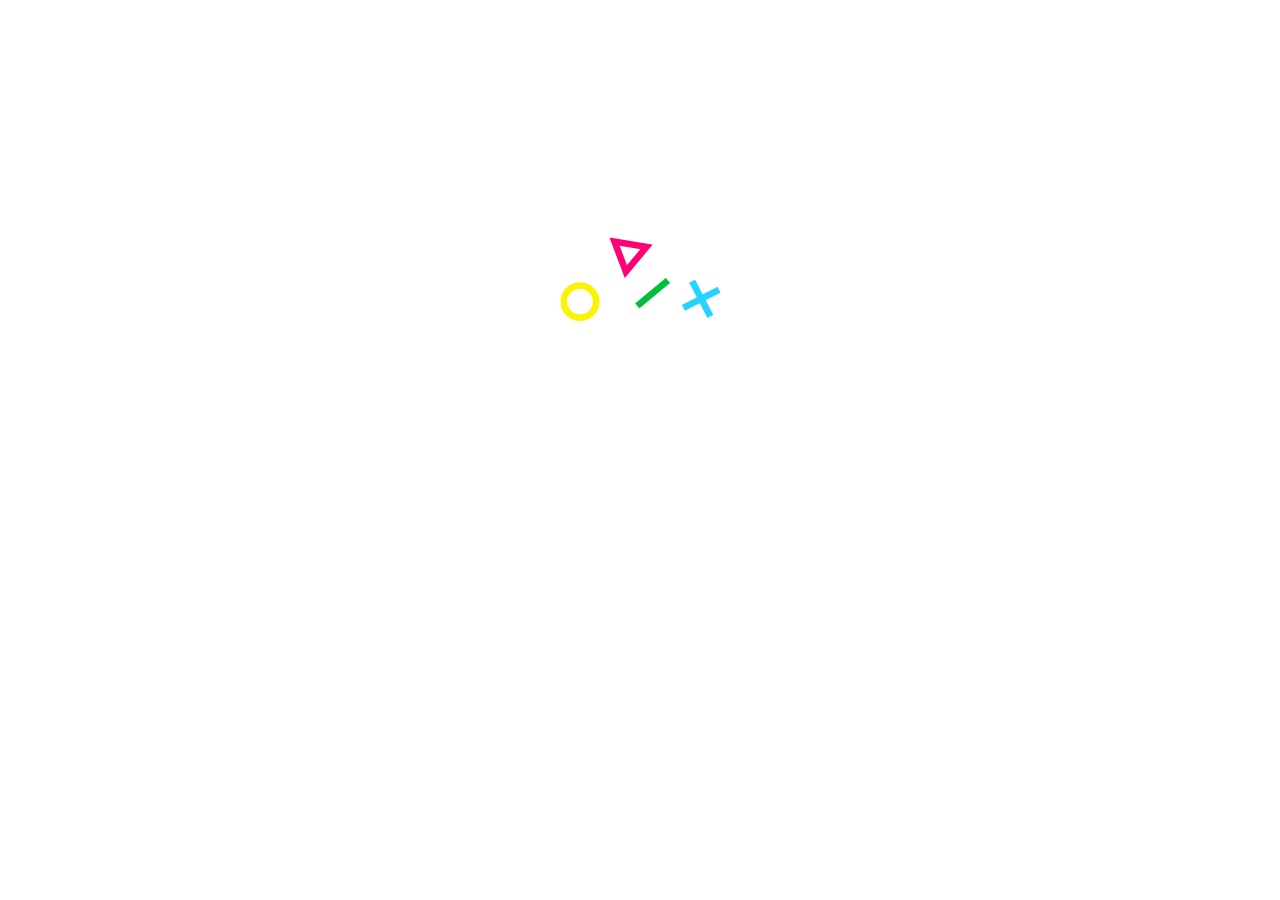
==== index.html @ a2fa4047 "1" ====
<!DOCTYPE html>
<html lang="ru-RU">
<head>
  <meta charset="UTF-8">
  <meta name="viewport" content="width=device-width, initial-scale=1.0">
  <meta http-equiv="X-UA-Compatible" content="ie=edge">
  <link rel="stylesheet" href="css/style.css" type="text/css">
  <title>Воркадиум</title>
</head>
<body>
  <div class="logo">
    <img src="img/logo/logo-main.png" alt="">
  </div>
</body>
</html>
---- css/style.css ----
body {
  background: url('../img/main/background.jpg') no-repeat center center fixed;
  background-size: cover;
}

.logo {
  margin-top: 237px;
  text-align: center;
}
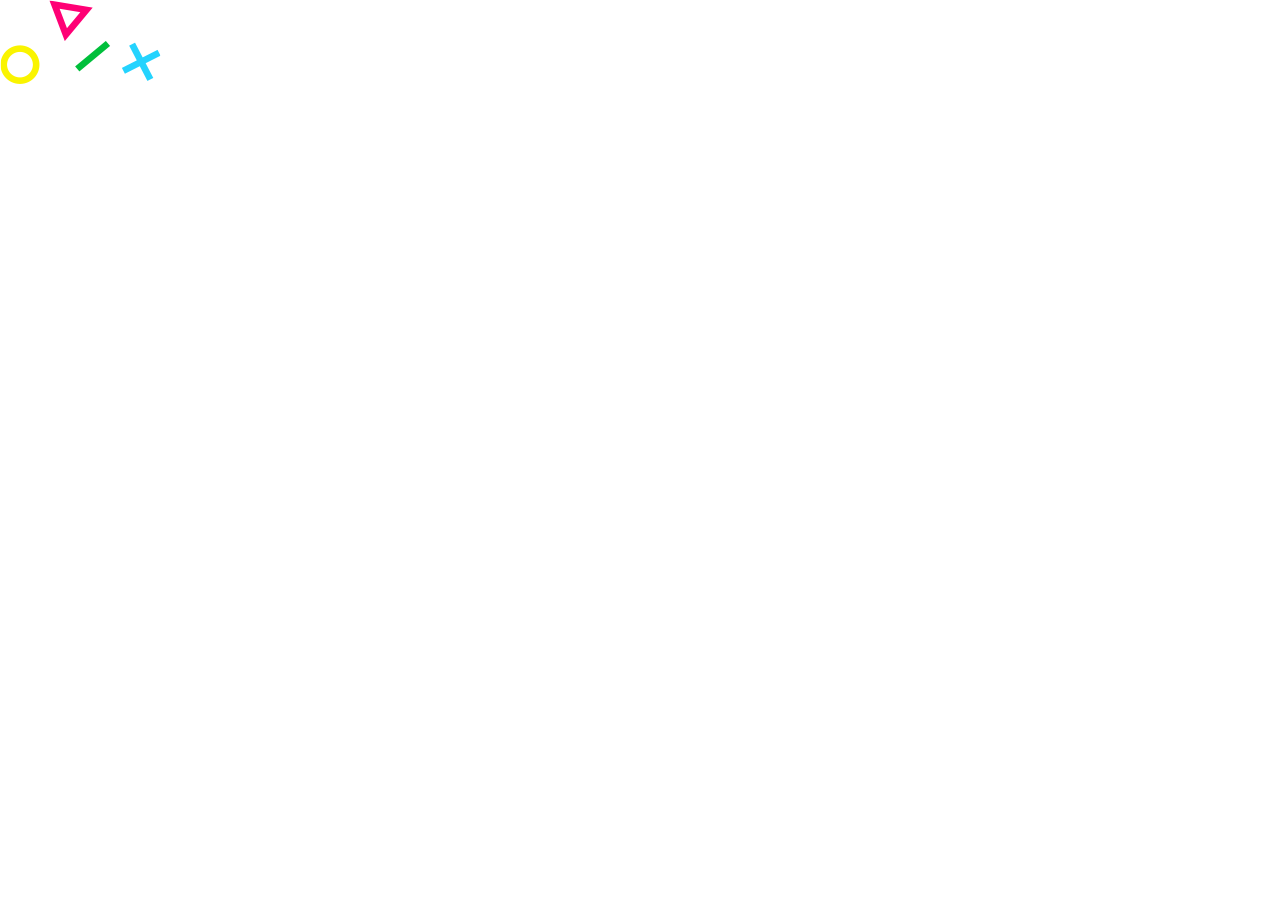
==== commit 96be3b8a: "main & reviews html + css" ====
--- a/index.html
+++ b/index.html
@@ -4,7 +4,7 @@
   <meta charset="UTF-8">
   <meta name="viewport" content="width=device-width, initial-scale=1.0">
   <meta http-equiv="X-UA-Compatible" content="ie=edge">
-  <link rel="stylesheet" href="css/style.css" type="text/css">
+  <link rel="stylesheet" href="css/style.css">
   <title>Воркадиум</title>
 </head>
 <body>
--- a/css/style.css
+++ b/css/style.css
@@ -1,9 +1,467 @@
+@font-face {
+    font-family: 'Gotham';
+    src: url('../fonts/GothamPro-Bold.woff') format('woff');
+    font-weight: bold;
+    font-style: normal;
+}
+
+@font-face {
+    font-family: 'Gotham';
+    src: url('../fonts/GothamPro-Light.woff') format('woff');
+    font-weight: 300;
+    font-style: normal;
+}
+
+@font-face {
+    font-family: 'Gotham';
+    src: url('../fonts/GothamPro-LightItalic.woff') format('woff');
+    font-weight: 300;
+    font-style: italic;
+}
+
 body {
-  background: url('../img/main/background.jpg') no-repeat center center fixed;
-  background-size: cover;
-}
-
-.logo {
-  margin-top: 237px;
-  text-align: center;
-}
+    font-family: 'Gotham';
+	font-size: 18px;
+	font-weight: normal;
+	line-height: 1.42;
+	padding: 0 0 0 0;
+	margin: 0 0 0 0;
+}
+
+/*
+* header
+*/
+
+.header {
+    background: #27273e;
+    height: 76px;
+}
+
+.header__logo {
+    float: left;
+    margin-top: 12px;
+    margin-left: 20px;
+}
+
+.contacts {
+    margin-top: 18px;
+    margin-right: 20px;
+    float: right;
+}
+
+.contacts__phone {
+    height: 22px;
+    font-weight: bold;
+    color: #ffffff;
+    font-size: 21px;
+    text-decoration: none;
+}
+
+.contacts__shedule {
+    float: right;
+    margin-bottom: 17px;
+    color: #ec1e79;
+    opacity: .7;
+    font-weight: bold;
+}
+
+/*
+* sidebar
+*/
+
+.sidebar {
+    width: 200px;
+}
+
+.nav-menu {
+    list-style: none;   
+}
+
+.nav-menu__link {
+    text-decoration: none;
+}
+
+.nav-menu__item {
+    height: 49px;
+}
+
+.nav-menu__text {
+    font-weight: 12px;
+    color: #ec1e79;
+    letter-spacing: 1px;
+    text-transform: uppercase;
+    font-weight: bold;
+    display: inline;
+}
+
+.nav-menu__link:hover .nav-menu__text {
+    color: #221f1f;
+}
+
+.nav-menu__icon-main {
+    background-image: url('../img/logo/main_icon-color.png');
+    background-repeat: no-repeat;
+    width: 20px;
+    height: 20px;
+}
+
+.nav-menu__link:hover .nav-menu__icon-main {
+    background-image: url('../img/logo/main_icon.png');
+}
+
+.nav-menu__icon-rate {
+    background-image: url('../img/logo/wallet_icon-color.png');
+    background-repeat: no-repeat;
+    width: 20px;
+    height: 20px;
+    margin-top: 34px;
+}
+
+.nav-menu__link:hover .nav-menu__icon-rate {
+    background-image: url('../img/logo/wallet_icon.png');
+}
+
+.nav-menu__icon-reviews {
+    background-image: url('../img/logo/feed_icon-color.png');
+    background-repeat: no-repeat;
+    width: 20px;
+    height: 20px;
+    margin-top: 34px;
+}
+
+.nav-menu__link:hover .nav-menu__icon-reviews {
+    background-image: url('../img/logo/feed_icon.png');
+}
+
+/*
+* main page content
+*/
+
+.main-content__image {
+    width: 880px;
+    height: 335px;
+    background-image: url('../img/content/topimg.jpg');
+    background-size: cover;
+}
+
+.main-content__about {
+    padding-top: 95px;
+	position: absolute;
+}
+
+.main-content__image-title {
+    font-size: 49px;
+	color: #ffffff;
+	text-transform: uppercase;
+}
+
+.main-content__text_offer {
+    font-weight: bold;
+}
+
+.main-content__list {
+	color: #ec1e79;
+}
+
+.main-content__item-text {
+    color: #000000;
+}
+
+.sale {
+    width: 700px;
+    height: 115px;
+    background-color: #27273e;
+    color: white;
+}
+
+.sale50 {
+    color: #ec1e79;
+    font-weight: bold;
+}
+
+/*
+* Partners
+*/ 
+
+.partners__list {
+    list-style: none;
+    display: inline-block;
+}
+
+.partners__item_logo1 {
+    width: 160px;
+    height: 41px;
+    background-image: url('../img/logo/logob-1.png');
+}
+
+.partners__item_logo1:hover {
+    background-image: url('../img/logo/logo-1.png');
+    background-repeat: no-repeat;
+}
+
+.partners__item_logo2 {
+    width: 123px;
+    height: 62px;
+    background-image: url('../img/logo/logob-2.png')
+}
+
+.partners__item_logo2:hover {
+     background-image: url('../img/logo/logo-2.png');
+    background-repeat: no-repeat;
+}
+
+.partners__item_logo3 {
+    width: 130px;
+    height: 62px;
+    background-image: url('../img/logo/logob-3.png')
+}
+
+.partners__item_logo3:hover {
+    background-image: url('../img/logo/logo-3.png');
+    background-repeat: no-repeat;
+}
+
+.partners__item_logo4 {
+    width: 160px;
+    height: 62px;
+    background-image: url('../img/logo/logob-4.png')
+}
+
+.partners__item_logo4:hover {
+    background-image: url('../img/logo/logo-4.png');
+    background-repeat: no-repeat;
+}
+
+.partners__item_logo5 {
+    width: 137px;
+    height: 62px;
+    background-image: url('../img/logo/logob-5.png')
+}
+
+.partners__item_logo5:hover {
+    background-image: url('../img/logo/logo-5.png');
+    background-repeat: no-repeat;
+}
+
+.partners__item_logo6 {
+    width: 51px;
+    height: 62px;
+    background-image: url('../img/logo/logob-6.png')
+}
+
+.partners__item_logo6:hover {
+    background-image: url('../img/logo/logo-6.png');
+    background-repeat: no-repeat;
+}
+
+/*
+* footer
+*/
+
+.footer {
+    background-color: #27273e;
+    height: 77px;
+}
+
+.footer__author {
+    color: white;
+    float: left;
+    font-size: 14px;
+}
+
+.footer__author_link {
+    font-weight: bold;
+    color: #ffffff;
+}
+
+.footer__author_name {
+    font-weight: bold;
+    color: #ffffff;
+}
+
+.footer-social {
+    float: right;
+}
+.footer-social__text {
+    color: #ffffff;
+	font-weight: bold;
+    font-size: 14px;
+    margin-right: 21px;
+}
+
+.social-list {
+	list-style: none;
+}
+
+.social-list__item {
+	display: inline-block;
+}
+
+.social-link__icon {
+	background-position: 50% 50%;
+	background-repeat: no-repeat;
+	width: 30px;
+	height: 30px;
+}
+
+.social-link__icon_vk {
+	background-image: url('../img/logo/vk.png');
+}
+
+.social-link__icon_vk:hover {
+	background-image: url('../img/logo/vk-color.png');
+}
+
+.social-link__icon_fb {
+	background-image: url('../img/logo/fb.png');
+}
+
+.social-link__icon_fb:hover {
+	background-image: url('../img/logo/fb-color.png');
+}
+
+.social-link__icon_gl {
+	background-image: url('../img/logo/google.png');
+}
+
+.social-link__icon_gl:hover {
+	background-image: url('../img/logo/google-color.png');
+}
+
+.social-link__icon_tw {
+	background-image: url('../img/logo/twitter.png');
+}
+
+.social-link__icon_tw:hover {
+	background-image: url('../img/logo/twitter-color.png');
+}
+
+.social-link__icon_ml {
+	background-image: url('../img/logo/mail.png');
+}
+
+.social-link__icon_ml:hover {
+	background-image: url('../img/logo/mail-color.png');
+}
+
+
+/*
+* reviews page
+*/
+
+.main__nav {
+    font-size: 14px;
+    font-style: italic;
+}
+
+.pages-links__main {
+    color: #ec1e79;
+}
+
+.main__title {
+    font-size: 49px;
+}
+
+.main__list {
+    list-style-type: none;
+}
+
+.main__item-img {
+    width: 160px;
+    height: 160px;
+    border-radius: 50%;
+    overflow: hidden;
+}
+
+.main__item-content_date {
+    font-size: 14px;
+    color: rgb(101,100,100);
+}
+
+.main__item-content_author {
+    font-weight: bold;
+}
+
+.navigation__list {
+    text-align: center;
+}
+
+.navigation__item {
+    height: 25px;
+	width: 25px;
+    text-align: center;
+	display: inline-block;
+}
+
+.navigation__link {
+    text-decoration: none;
+	font-weight: bold;
+    font-size: 14px;
+}
+
+.navigation__item_active {
+    background-color: #27273e;
+    border-radius: 20%;
+}
+
+.navigation__link_active {
+    color: #ec1e79;
+}
+
+/*
+* form
+*/
+
+.form {
+    width: 700px;
+	height: 430px;
+	background-color: #f5f5f5;
+}
+
+.form__title {
+    font-size: 49px;
+}
+
+.form__label {
+	font-size: 14px;
+	color: #000000;
+}
+
+.form__text-input {
+    display: inline-block;
+    height: 45px;
+	width: 270px;
+	border: 0px;
+}
+
+.form__text-input:focus {
+    border: 2px solid #ec1e79;
+    outline: none;
+}
+.form__textarea {
+    height: 90px;
+	width: 560px;
+}
+.form__textarea:focus {
+    border: 2px solid #ec1e79;
+    outline: none;
+}
+
+.form__send {
+    width: 140px;
+	height: 45px;
+	line-height: 45px;
+	background-color: #27273e;
+	text-align: center;
+	text-transform: uppercase;
+	font-weight: bold;
+	font-size: 12px;
+	color: #ffffff;	
+	border: 0px;
+    border-radius: 3px;
+    overflow: hidden;
+}
+
+.form__send:hover {
+	background-color: #ec1e79;
+}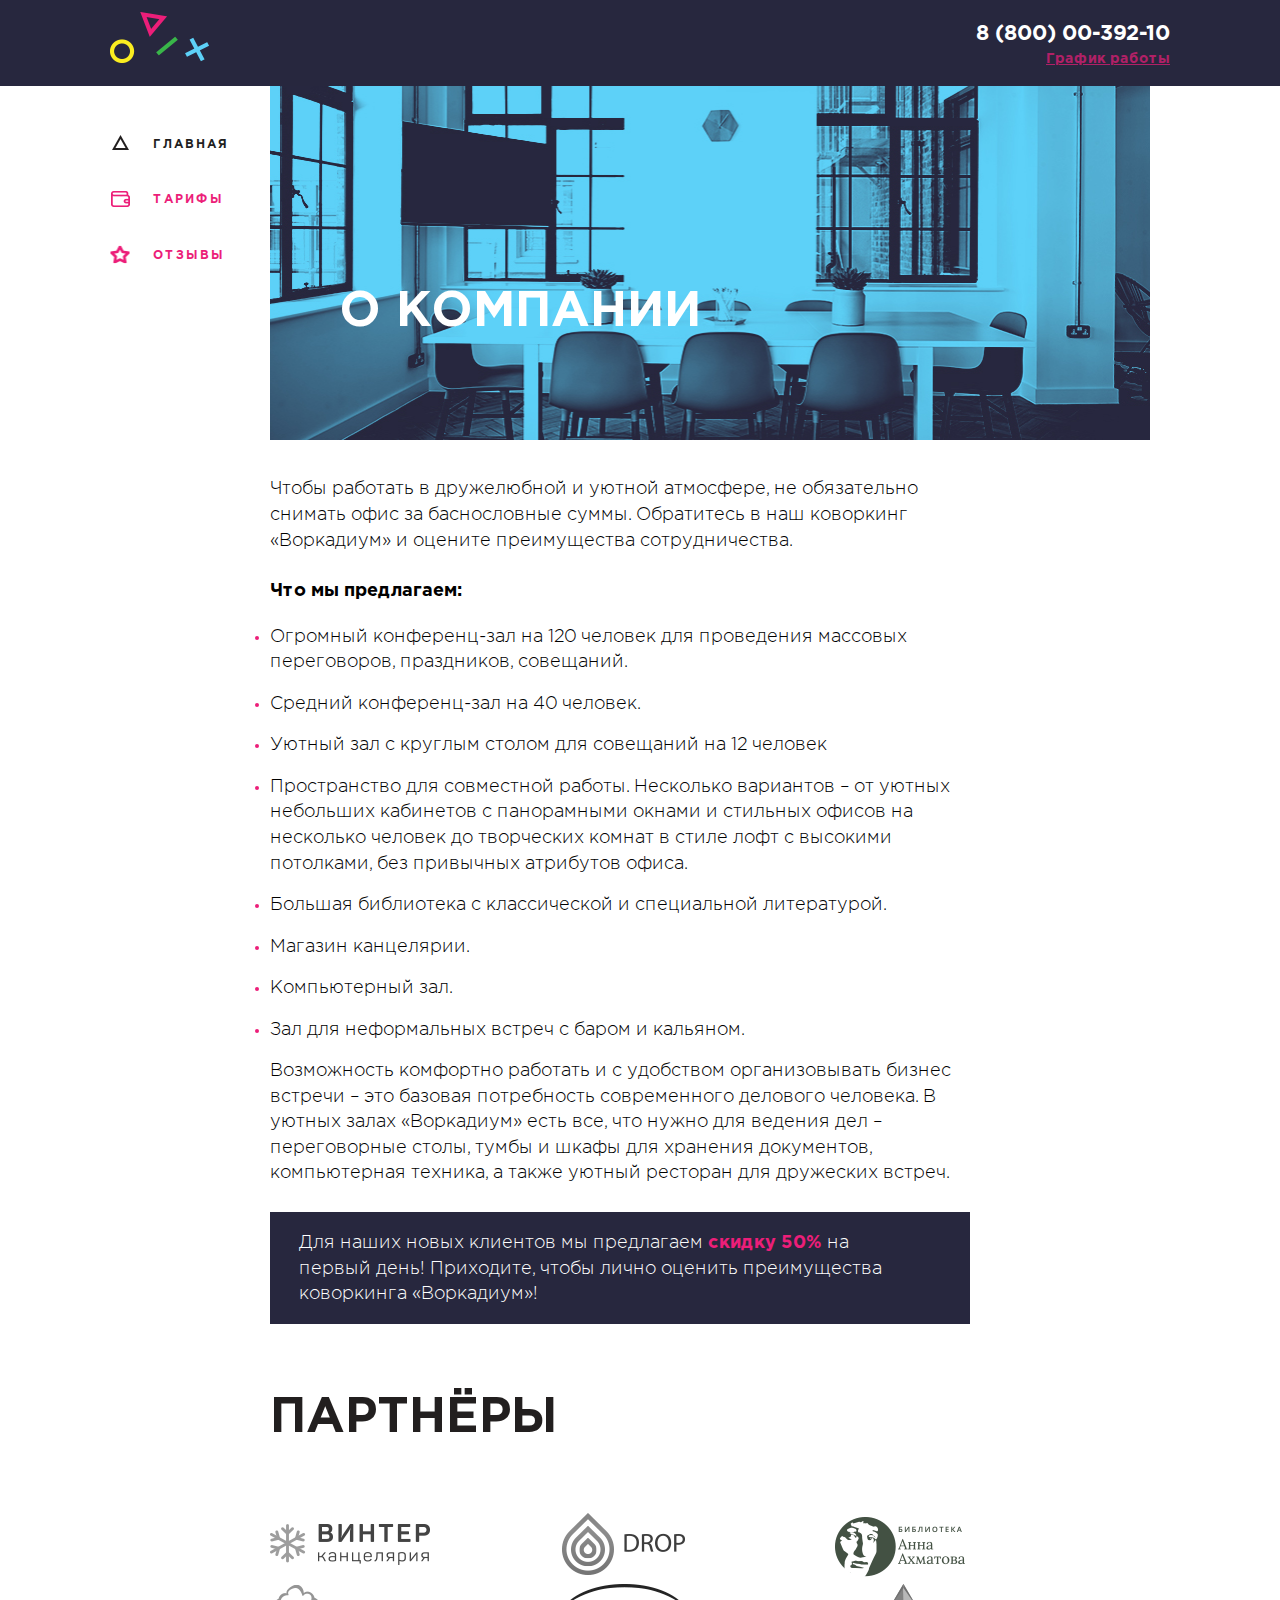
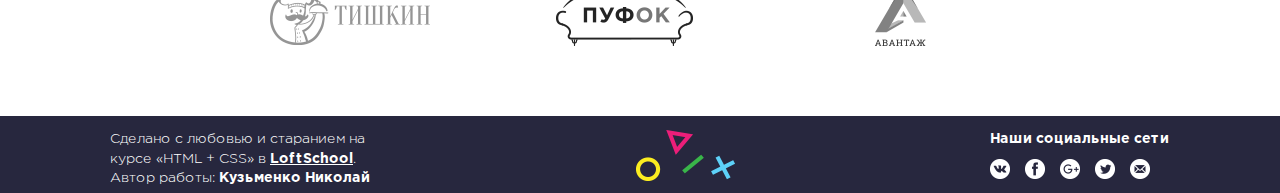
==== commit 38f6f16e: "Fixed + tariff page" ====
--- a/index.html
+++ b/index.html
@@ -1,15 +1,179 @@
 <!DOCTYPE html>
 <html lang="ru-RU">
+
 <head>
   <meta charset="UTF-8">
   <meta name="viewport" content="width=device-width, initial-scale=1.0">
   <meta http-equiv="X-UA-Compatible" content="ie=edge">
+  <link rel="stylesheet" href="css/normalize.css">
   <link rel="stylesheet" href="css/style.css">
-  <title>Воркадиум</title>
+  <title>Главная Воркадиум</title>
 </head>
+
 <body>
-  <div class="logo">
-    <img src="img/logo/logo-main.png" alt="">
+  <div class="wrapper clearfix">
+
+    <!-- header -->
+    <header class="header">
+      <div class="container clearfix">
+        <a href="index.html" class="header__logo">
+                  <img src="img/logo/logo.png" alt="" class="logo"></a>
+        <div class="contacts">
+          <a href="tel:8 (800) 00-392-10" class="contacts__phone">8 (800) 00-392-10</a>
+          <a href="#" class="contacts__shedule">График работы</a>
+        </div>
+      </div>
+    </header>
+
+
+
+    <div class="container clearfix">
+
+      <!-- sidebar -->
+      <aside class="sidebar">
+        <nav class="menu">
+          <ul class="nav-menu">
+            <li class="nav-menu__item nav-menu__item_active">
+              <a href="index.html" class="nav-menu__link">
+                <div class="nav-menu__icon nav-menu__icon-main"></div>
+                <div class="nav-menu__text">Главная</div>
+              </a>
+            </li>
+            <li class="nav-menu__item">
+              <a href="prices.html" class="nav-menu__link">
+                <div class="nav-menu__icon nav-menu__icon-rate"></div>
+                <div class="nav-menu__text">Тарифы</div>
+              </a>
+            </li>
+            <li class="nav-menu__item">
+              <a href="reviews.html" class="nav-menu__link">
+                <div class="nav-menu__icon nav-menu__icon-reviews"></div>
+                <div class="nav-menu__text">Отзывы</div>
+              </a>
+            </li>
+          </ul>
+      </aside>
+
+      <!-- main content -->
+      <main class="main-content">
+        <div class="main-image">
+          <img class="main-image__pic" src="img/background/top-img.jpg" alt="">
+          <h1 class="main-image__title">О КОМПАНИИ</h1></div>
+        <div class="main-content__text">
+          <p class="main-content__text">Чтобы работать в дружелюбной и уютной атмосфере, не обязательно снимать офис за баснословные суммы. Обратитесь в наш коворкинг «Воркадиум» и оцените преимущества сотрудничества.</p>
+          <p class="main-content__text_offer">Что мы предлагаем:</p>
+          <ul class="main-content__list">
+            <li class="main-content__item">
+              <p class="main-content__item-text">Огромный конференц-зал на 120 человек для проведения массовых переговоров, праздников, совещаний.</p>
+            </li>
+            <li class="main-content__item">
+              <p class="main-content__item-text">Средний конференц-зал на 40 человек.</p>
+            </li>
+            <li class="main-content__item">
+              <p class="main-content__item-text">Уютный зал с круглым столом для совещаний на 12 человек</p>
+            </li>
+            <li class="main-content__item">
+              <p class="main-content__item-text">Пространство для совместной работы. Несколько вариантов – от уютных небольших кабинетов с панорамными окнами и стильных офисов на несколько человек до творческих комнат в стиле лофт с высокими потолками, без привычных атрибутов офиса.</p>
+            </li>
+            <li class="main-content__item">
+              <p class="main-content__item-text">Большая библиотека с классической и специальной литературой.</p>
+            </li>
+            <li class="main-content__item">
+              <p class="main-content__item-text">Магазин канцелярии.</p>
+            </li>
+            <li class="main-content__item">
+              <p class="main-content__item-text">Компьютерный зал.</p>
+            </li>
+            <li class="main-content__item">
+              <p class="main-content__item-text">Зал для неформальных встреч с баром и кальяном.</p>
+            </li>
+          </ul>
+          <p class="main-content__text">Возможность комфортно работать и с удобством организовывать бизнес встречи – это базовая потребность современного делового человека. В уютных залах «Воркадиум» есть все, что нужно для ведения дел – переговорные столы, тумбы и шкафы для хранения
+            документов, компьютерная техника, а также уютный ресторан для дружеских встреч.</p>
+          <div class="description">Для наших новых клиентов мы предлагаем <span class="description__pink-text">скидку 50%</span> на первый день! Приходите, чтобы лично оценить преимущества коворкинга «Воркадиум»!</div>
+        </div>
+        <div class="partners">
+          <h2 class="partners__title">Партнёры</h2>
+          <ul class="partners__list">
+            <li class="partners__item">
+              <a href="#" class="partners__link">
+                <div class="partners__item-logo1"></div>
+              </a>
+            </li>
+            <li class="partners__item">
+              <a href="#" class="partners__link">
+                <div class="partners__item-logo2"></div>
+              </a>
+            </li>
+            <li class="partners__item">
+              <a href="#">
+                <div class="partners__item-logo3"></div>
+              </a>
+            </li>
+            <li class="partners__item">
+              <a href="#">
+                <div class="partners__item-logo4"></div>
+              </a>
+            </li>
+            <li class="partners__item">
+              <a href="#">
+                <div class="partners__item-logo5"></div>
+              </a>
+            </li>
+            <li class="partners__item">
+              <a href="#">
+                <div class="partners__item-logo6"></div>
+              </a>
+            </li>
+          </ul>
+        </div>
+      </main>
+    </div>
   </div>
+
+
+  <!-- footer -->
+  <footer class="footer">
+    <div class="container clearfix">
+      <div class="author">
+        Сделано с любовью и старанием на курсе «HTML + CSS» в <a href="#" class="author__link">LoftSchool</a>. Автор работы: <span class="author__name">Кузьменко Николай</span>
+      </div>
+      <div class="footer-logo">
+        <a href="index.html" class="footer-logo__link">
+          <img src="img/logo/logo.png" class="footer-logo__pic" alt=""></a>
+      </div>
+      <div class="social">
+        <div class="social__text">Наши социальные сети</div>
+        <ul class="social-list">
+          <li class="social-list__item">
+            <a class="social-list__link" href="#">
+              <div class="social-link__icon social-link__icon_vk"></div>
+            </a>
+          </li>
+          <li class="social-list__item">
+            <a class="social-list__link" href="#">
+              <div class="social-link__icon social-link__icon_fb"></div>
+            </a>
+          </li>
+          <li class="social-list__item">
+            <a class="social-list__link " href="#">
+              <div class="social-link__icon social-link__icon_gl"></div>
+            </a>
+          </li>
+          <li class="social-list__item">
+            <a class="social-list__link" href="#">
+              <div class="social-link__icon social-link__icon_tw"></div>
+            </a>
+          </li>
+          <li class="social-list__item">
+            <a class="social-list__link" href="#">
+              <div class="social-link__icon social-link__icon_ml"></div>
+            </a>
+          </li>
+        </ul>
+      </div>
+    </div>
+  </footer>
 </body>
+
 </html>
--- a/css/style.css
+++ b/css/style.css
@@ -18,14 +18,48 @@
     font-weight: 300;
     font-style: italic;
 }
+html, body {
+    width: 100%;
+    height: 100%;
+    padding: 0px;
+    margin: 0px;
+}
+
+.wrapper {
+  min-height: 100%;
+  min-width: 1100px;
+  overflow: hidden;
+}
+
+.wrapper:after {
+  content: "";
+  display: block;
+  height: 77px;
+}
+
+
+* {
+    padding: 0;
+    margin: 0;
+    box-sizing: border-box;
+}
 
 body {
-    font-family: 'Gotham';
+  font-family: 'Gotham';
 	font-size: 18px;
 	font-weight: normal;
 	line-height: 1.42;
-	padding: 0 0 0 0;
-	margin: 0 0 0 0;
+}
+
+.clearfix:after {
+  content: "";
+  display: block;
+  clear: both;
+}
+
+.container {
+    width: 1060px;
+    margin: 0 auto;
 }
 
 /*
@@ -34,35 +68,33 @@
 
 .header {
     background: #27273e;
-    height: 76px;
-}
-
-.header__logo {
-    float: left;
-    margin-top: 12px;
-    margin-left: 20px;
+    padding-bottom: 14px;
+}
+
+.logo {
+    padding-top: 12px;
+    display: inline-block;
 }
 
 .contacts {
-    margin-top: 18px;
-    margin-right: 20px;
+    padding-top: 20px;
     float: right;
 }
 
 .contacts__phone {
-    height: 22px;
     font-weight: bold;
     color: #ffffff;
     font-size: 21px;
     text-decoration: none;
+    display: block;
 }
 
 .contacts__shedule {
     float: right;
-    margin-bottom: 17px;
     color: #ec1e79;
     opacity: .7;
     font-weight: bold;
+    font-size: 14px;
 }
 
 /*
@@ -70,28 +102,56 @@
 */
 
 .sidebar {
-    width: 200px;
-}
-
+    width: 160px;
+    padding-top: 45px;
+    float: left;
+}
 .nav-menu {
-    list-style: none;   
+    list-style: none;
 }
 
 .nav-menu__link {
     text-decoration: none;
+    display: inline-block;
 }
 
 .nav-menu__item {
-    height: 49px;
-}
-
+    display: inline-block;
+    margin-bottom: 30px;
+}
+
+.nav-menu__item:last-child {
+    margin-bottom: 0;
+}
+
+.nav-menu__icon {
+    display: inline-block;
+    vertical-align: middle;
+}
 .nav-menu__text {
-    font-weight: 12px;
+    font-size: 12px;
     color: #ec1e79;
-    letter-spacing: 1px;
+    letter-spacing: 2px;
     text-transform: uppercase;
     font-weight: bold;
-    display: inline;
+    display: inline-block;
+    padding-left: 18px;
+}
+
+.nav-menu__item_active .nav-menu__text {
+  color: #221f1f;
+}
+
+.nav-menu__item_active .nav-menu__icon-main {
+  background-image: url('../img/logo/main_icon.png');
+}
+
+.nav-menu__item_active .nav-menu__icon-reviews {
+  background-image: url('../img/logo/feed_icon.png');
+}
+
+.nav-menu__item_active .nav-menu__icon-rate {
+  background-image: url('../img/logo/wallet_icon.png');
 }
 
 .nav-menu__link:hover .nav-menu__text {
@@ -101,8 +161,10 @@
 .nav-menu__icon-main {
     background-image: url('../img/logo/main_icon-color.png');
     background-repeat: no-repeat;
+    background-position: center center;
     width: 20px;
     height: 20px;
+    display: inline-block;
 }
 
 .nav-menu__link:hover .nav-menu__icon-main {
@@ -112,9 +174,10 @@
 .nav-menu__icon-rate {
     background-image: url('../img/logo/wallet_icon-color.png');
     background-repeat: no-repeat;
+    background-position: center center;
     width: 20px;
     height: 20px;
-    margin-top: 34px;
+    display: inline-block;
 }
 
 .nav-menu__link:hover .nav-menu__icon-rate {
@@ -124,9 +187,10 @@
 .nav-menu__icon-reviews {
     background-image: url('../img/logo/feed_icon-color.png');
     background-repeat: no-repeat;
+    background-position: center center;
     width: 20px;
     height: 20px;
-    margin-top: 34px;
+    display: inline-block;
 }
 
 .nav-menu__link:hover .nav-menu__icon-reviews {
@@ -137,119 +201,160 @@
 * main page content
 */
 
-.main-content__image {
-    width: 880px;
-    height: 335px;
-    background-image: url('../img/content/topimg.jpg');
-    background-size: cover;
-}
-
-.main-content__about {
-    padding-top: 95px;
-	position: absolute;
-}
-
-.main-content__image-title {
-    font-size: 49px;
-	color: #ffffff;
-	text-transform: uppercase;
+.main-image {
+  position: relative;
+  margin-bottom: 29px;
+}
+
+.main-image__pic {
+  width: 880px;
+}
+
+.main-image__title {
+  position: absolute;
+  top: 160px;
+  left: 69px;
+  font-size: 49px;
+  color: #fff;
+  font-weight: bold;
+  text-transform: uppercase;
+}
+
+.main-content {
+  float: left;
+  width: 880px;
+}
+
+.main-content__text {
+  margin-bottom: 25px;
+  max-width: 700px;
 }
 
 .main-content__text_offer {
     font-weight: bold;
+    margin-bottom: 20px;
 }
 
 .main-content__list {
 	color: #ec1e79;
 }
 
+.main-content__item {
+  margin-bottom: 16px;
+}
+
 .main-content__item-text {
     color: #000000;
 }
 
-.sale {
+.description {
     width: 700px;
-    height: 115px;
     background-color: #27273e;
     color: white;
-}
-
-.sale50 {
+    padding: 19px 58px 16px 29px;
+    margin-bottom: 60px;
+}
+
+.description__pink-text {
     color: #ec1e79;
     font-weight: bold;
 }
 
 /*
 * Partners
-*/ 
-
+*/
+
+.partners {
+  padding-bottom: 70px;
+}
+.partners__title {
+    color: #221f1f;
+    font-size: 49px;
+    font-weight: bold;
+    text-transform: uppercase;
+    margin-bottom: 60px;
+}
 .partners__list {
     list-style: none;
-    display: inline-block;
-}
-
-.partners__item_logo1 {
+    width: 700px;
+}
+
+.partners__item {
+    vertical-align: middle;
+    display: inline-table;
+    text-align: center;
+}
+
+.partners__link {
+  display: inline-block;
+}
+
+.partners__item-logo1 {
+    margin-right: 127px;
     width: 160px;
     height: 41px;
     background-image: url('../img/logo/logob-1.png');
 }
 
-.partners__item_logo1:hover {
+.partners__item-logo1:hover {
     background-image: url('../img/logo/logo-1.png');
     background-repeat: no-repeat;
 }
 
-.partners__item_logo2 {
+.partners__item-logo2 {
+    margin-right: 145px;
     width: 123px;
     height: 62px;
     background-image: url('../img/logo/logob-2.png')
 }
 
-.partners__item_logo2:hover {
+.partners__item-logo2:hover {
      background-image: url('../img/logo/logo-2.png');
-    background-repeat: no-repeat;
-}
-
-.partners__item_logo3 {
+     background-repeat: no-repeat;
+}
+
+.partners__item-logo3 {
     width: 130px;
     height: 62px;
     background-image: url('../img/logo/logob-3.png')
 }
 
-.partners__item_logo3:hover {
+.partners__item-logo3:hover {
     background-image: url('../img/logo/logo-3.png');
     background-repeat: no-repeat;
 }
 
-.partners__item_logo4 {
+.partners__item-logo4 {
+    margin-right: 121px;
     width: 160px;
     height: 62px;
     background-image: url('../img/logo/logob-4.png')
 }
 
-.partners__item_logo4:hover {
+.partners__item-logo4:hover {
     background-image: url('../img/logo/logo-4.png');
     background-repeat: no-repeat;
 }
 
-.partners__item_logo5 {
+.partners__item-logo5 {
+    margin-right: 177px;
     width: 137px;
     height: 62px;
     background-image: url('../img/logo/logob-5.png')
 }
 
-.partners__item_logo5:hover {
+.partners__item-logo5:hover {
     background-image: url('../img/logo/logo-5.png');
     background-repeat: no-repeat;
 }
 
-.partners__item_logo6 {
+.partners__item-logo6 {
     width: 51px;
     height: 62px;
     background-image: url('../img/logo/logob-6.png')
 }
 
-.partners__item_logo6:hover {
+.partners__item-logo6:hover {
     background-image: url('../img/logo/logo-6.png');
     background-repeat: no-repeat;
 }
@@ -259,49 +364,73 @@
 */
 
 .footer {
+    height: 77px;
+    margin-top: -77px;
     background-color: #27273e;
-    height: 77px;
-}
-
-.footer__author {
+    padding-top: 14px;
+}
+
+.author {
+    float: left;
+    width: 270px;
     color: white;
-    float: left;
-    font-size: 14px;
-}
-
-.footer__author_link {
+    font-size: 14px;
+    font-weight: 300;
+    display: inline-block;
+}
+
+.author__link {
     font-weight: bold;
     color: #ffffff;
-}
-
-.footer__author_name {
+    display: inline-block;
+}
+
+.author__name {
     font-weight: bold;
     color: #ffffff;
 }
 
-.footer-social {
+.footer-logo {
+    width: 610px;
+    display: inline-block;
+    text-align: center;
+}
+
+.footer-logo__link {
+    display: inline-block;
+}
+
+.social {
+    width: 180px;
     float: right;
-}
-.footer-social__text {
+    display: inline-block;
+}
+
+.social__text {
     color: #ffffff;
-	font-weight: bold;
-    font-size: 14px;
-    margin-right: 21px;
+	  font-weight: bold;
+    font-size: 14px;
+    margin-bottom: 9px;
 }
 
 .social-list {
-	list-style: none;
+	  list-style: none;
 }
 
 .social-list__item {
-	display: inline-block;
+	  display: inline-block;
+    margin-right: 10px;
+}
+
+.social-list__item:last-child {
+    margin-right: 0;
 }
 
 .social-link__icon {
-	background-position: 50% 50%;
-	background-repeat: no-repeat;
-	width: 30px;
-	height: 30px;
+    width: 20px;
+    height: 20px;
+	  background-repeat: no-repeat;
+    display: inline-block;
 }
 
 .social-link__icon_vk {
@@ -348,13 +477,19 @@
 /*
 * reviews page
 */
-
-.main__nav {
+.main {
+  width: 880px;
+  padding-top: 44px;
+  display: inline-block;
+}
+
+.main-nav {
+    opacity: 0.8;
     font-size: 14px;
     font-style: italic;
 }
 
-.pages-links__main {
+.main-nav__links {
     color: #ec1e79;
 }
 
@@ -366,31 +501,80 @@
     list-style-type: none;
 }
 
+.main__item {
+  width: 880px;
+  border-bottom: solid 2px #f5f5f5;
+  margin-bottom: 30px;
+  padding-bottom: 15px;
+}
+
+.main__item:last-child {
+  border-bottom: none;
+}
+
+.item-avatar {
+    width: 160px;
+    float: left;
+    text-align: center;
+}
+
 .main__item-img {
+    float: left;
     width: 160px;
     height: 160px;
     border-radius: 50%;
     overflow: hidden;
 }
 
-.main__item-content_date {
+.main__item-content {
+    width: 700px;
+    float: left;
+    padding-left: 20px;
+    display: inline-block;
+}
+.review-date {
     font-size: 14px;
     color: rgb(101,100,100);
-}
-
-.main__item-content_author {
-    font-weight: bold;
+    display: block;
+}
+
+.review-author {
+    font-weight: bold;
+    display: block;
+    padding-top: 10px;
+    margin-bottom: 20px;
+}
+
+.review-text {
+  font-size: 18px;
+  font-weight: 300;
+  display: inline;
+  padding-top: 20px;
+}
+
+.navigation {
+  display: inline-block;
+  padding-left: 210px;
+  margin-bottom: 70px;
+}
+
+.navigation__text {
+  display: inherit;
+  font-size: 14px;
+  font-weight: 300;
+  color: #656464;
 }
 
 .navigation__list {
     text-align: center;
+    display: inherit;
 }
 
 .navigation__item {
     height: 25px;
-	width: 25px;
+	  width: 25px;
     text-align: center;
-	display: inline-block;
+	  display: inline-block;
 }
 
 .navigation__link {
@@ -414,54 +598,286 @@
 
 .form {
     width: 700px;
-	height: 430px;
-	background-color: #f5f5f5;
+	  background-color: #f5f5f5;
+    border-radius: 3px;
+    padding: 50px 70px;
+    margin-bottom: 70px;
 }
 
 .form__title {
     font-size: 49px;
-}
-
-.form__label {
-	font-size: 14px;
-	color: #000000;
-}
-
-.form__text-input {
-    display: inline-block;
+    font-weight: bold;
+    margin-bottom: 28px;
+}
+
+.form__row {
+  margin-bottom: 20px;
+}
+.form__cell {
+    width: 270px;
+    display: block;
+    float: left;
+    margin-bottom: 18px;
+}
+
+.form__cell:first-child {
+  margin-right: 20px;
+}
+
+.form__field-title {
+	  font-size: 14px;
+	  color: #000000;
+    margin-bottom: 8px;
+}
+
+.form__input-text {
+    display: inline-block;
+	  width: 100%;
     height: 45px;
-	width: 270px;
-	border: 0px;
-}
-
-.form__text-input:focus {
-    border: 2px solid #ec1e79;
+    padding: 13px 8px;
+	  border: 1px solid transparent;
+    border-radius: 3px;
+    font-size: 14px;
+}
+
+.form__input-text::-webkit-input-placeholder {
+  color:#a9a8a8;
+}
+.form__input-text::-moz-placeholder {
+  color:#a9a8a8;
+}/* Firefox 19+ */
+
+.form__input-text:focus {
+    border-color: #ec1e79;
     outline: none;
 }
 .form__textarea {
     height: 90px;
-	width: 560px;
+	  width: 100%;
+    border: 1px solid transparent;
+    border-radius: 3px;
+    padding: 7px 9px;
+    resize: none;
+    font-size: 14px;
 }
 .form__textarea:focus {
-    border: 2px solid #ec1e79;
+    border-color: #ec1e79;
     outline: none;
 }
 
-.form__send {
+.form__radio-elem {
+  display: none;
+  vertical-align: middle;
+}
+
+.form__radio-fake {
+  width: 20px;
+  height: 20px;
+  border-radius: 50px;
+  border: 1px solid #cacaca;
+  display: inline-block;
+  background: -webkit-linear-gradient(top, #fdfdfd 0%,#ececec 100%); /* Chrome10-25,Safari5.1-6 */
+  background: linear-gradient(to bottom, #fdfdfd 0%,#ececec 100%); /* W3C, IE10+, FF16+, Chrome26+, Opera12+, Safari7+ */
+  position: relative;
+}
+
+.form__radio-fake:after {
+  content: "";
+  display: none;
+  width: 8px;
+  height: 8px;
+  background: #ec1e79;
+  border-radius: 50%;
+  position: absolute;
+  top: 5px;
+  left: 5px;
+}
+
+.form__radio-text {
+  display: inline-block;
+  vertical-align: middle;
+}
+
+.form__radio-elem:checked + .form__radio-fake {
+    border: 1px solid #ec1e79;
+}
+
+.form__radio-elem:checked + .form__radio-fake:after {
+    display: block;
+}
+
+.form__radio-elem:checked + .form__radio-fake + .form__radio-text {
+    color: #ec1e79;
+}
+
+.form__controls-left, .form__controls-right {
+    float: left;
+    width: 50%;
+}
+
+.form__btns {
+  display: inline;
+}
+
+.form__controls {
+  display: inline;
+}
+
+.form__controls-title {
+  display: inline-block;
+}
+
+.form__controls-right {
+  display: inline;
+  text-align: right;
+}
+
+.form__submit {
     width: 140px;
-	height: 45px;
-	line-height: 45px;
-	background-color: #27273e;
-	text-align: center;
-	text-transform: uppercase;
-	font-weight: bold;
-	font-size: 12px;
-	color: #ffffff;	
-	border: 0px;
+	  height: 45px;
+	  background-color: #27273e;
+	  text-align: center;
+	  text-transform: uppercase;
+	  font-weight: bold;
+	  font-size: 12px;
+	  color: #ffffff;
+    border: 0px;
     border-radius: 3px;
     overflow: hidden;
+    cursor: pointer;
 }
 
 .form__send:hover {
-	background-color: #ec1e79;
-}+	  background-color: #ec1e79;
+}
+
+
+/*
+* tariffs
+*/
+
+.prices {
+    width: 900px;
+    padding-top: 44px;
+    padding-bottom: 100px;
+    float: right;
+    box-sizing: border-box;
+}
+
+.prices-nav {
+    font-size: 14px;
+    font-style: italic;
+    opacity: 0.8;
+    margin-bottom: 26px;
+}
+
+.prices-title {
+    font-size: 49px;
+    font-weight: bold;
+    margin-bottom: 0;
+    margin-top: 0;
+}
+.prices-nav__link {
+    color: #ec1e79;
+}
+
+.tariffs {
+    width: 880px;
+    display: block;
+}
+
+.tariffs__list {
+  width: 100%;
+}
+
+.tariffs__item {
+    width: 250px;
+    padding-top: 50px;
+    text-align: center;
+    display: inline-block;
+    vertical-align: top;
+    margin-right: 39px;
+}
+
+.tariffs__price {
+    font-size: 18px;
+    font-weight: bold;
+    padding-top: 27px;
+    width: 240px;
+}
+
+.tariffs__text {
+  font-size: 14,02px;
+  padding-top: 15px;
+}
+
+.tariffs__img1 {
+    background-image: url('../img/content/james-pond.jpg');
+    width: 250px;
+    height: 150px;
+    background-repeat: no-repeat;
+    border-radius: 3px;
+}
+
+.img-title {
+  color: #5dd1f8;
+  font-size: 24px;
+  font-weight: bold;
+  padding-top: 25%;
+  text-transform: uppercase;
+  display: block;
+}
+
+.pink-title {
+    color: #ec1e79;
+}
+
+.tariffs__img2 {
+    background-image: url('../img/content/breather.jpg');
+    width: 250px;
+    height: 150px;
+    background-repeat: no-repeat;
+    border-radius: 3px;
+}
+
+.tariffs__img3 {
+    background-image: url('../img/content/breather2.jpg');
+    width: 250px;
+    height: 150px;
+    background-repeat: no-repeat;
+    border-radius: 3px;
+}
+
+
+.tariffs__img4 {
+    background-image: url('../img/content/crew.jpg');
+    width: 250px;
+    height: 150px;
+    background-repeat: no-repeat;
+    border-radius: 3px;
+}
+
+
+.tariffs__img5 {
+    background-image: url('../img/content/bench-accounting.jpg');
+    width: 250px;
+    height: 150px;
+    background-repeat: no-repeat;
+    border-radius: 3px;
+}
+
+
+.tariffs__img6 {
+    background-image: url('../img/content/breather3.jpg');
+    width: 250px;
+    height: 150px;
+    background-repeat: no-repeat;
+    border-radius: 3px;
+}
+
+
+.tariffs__text {
+    font-size: 14px;
+    font-weight: 300;
+    width: 240px;
+}
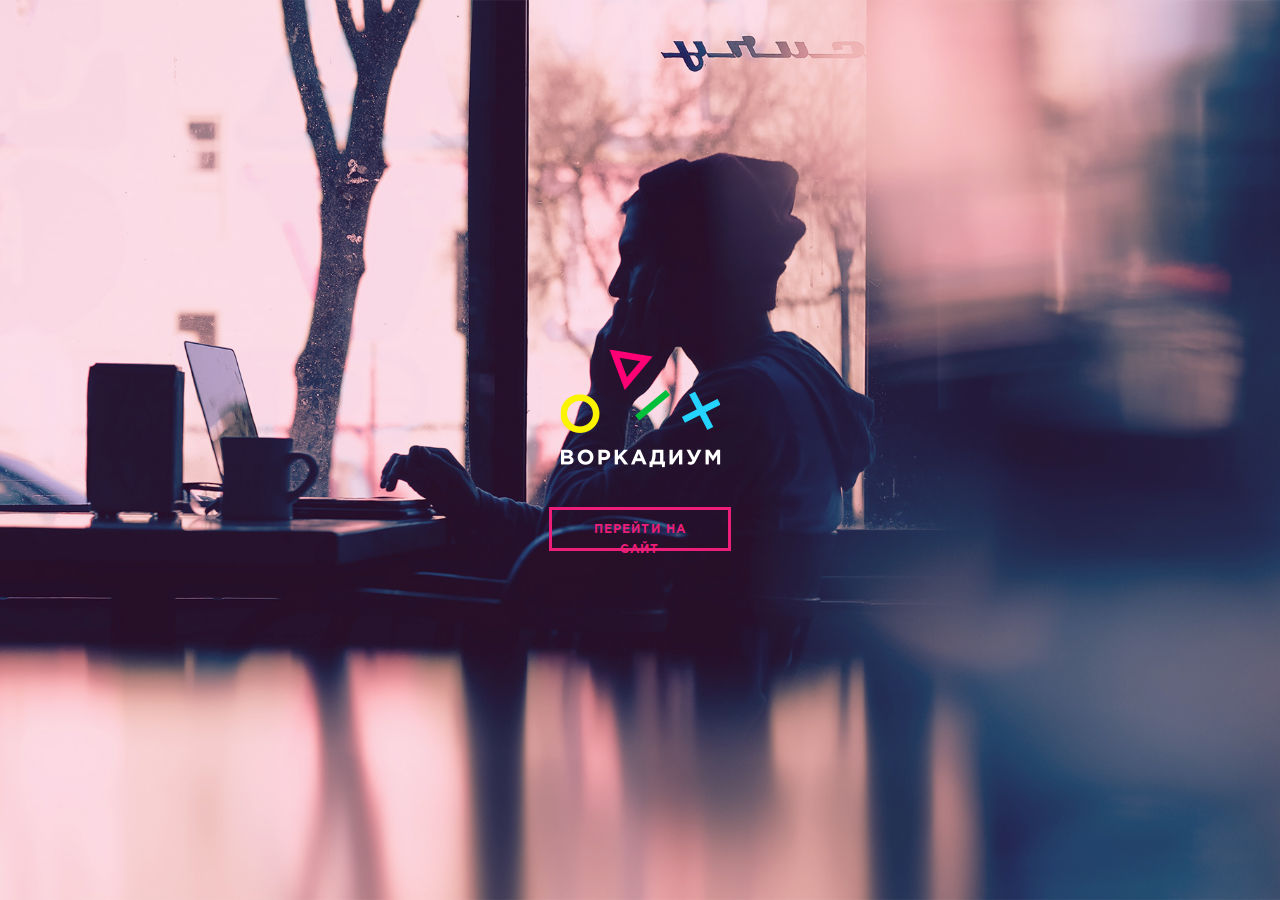
==== commit 9cef1acd: "Fixed" ====
--- a/index.html
+++ b/index.html
@@ -7,173 +7,19 @@
   <meta http-equiv="X-UA-Compatible" content="ie=edge">
   <link rel="stylesheet" href="css/normalize.css">
   <link rel="stylesheet" href="css/style.css">
-  <title>Главная Воркадиум</title>
+  <title>Воркадиум</title>
 </head>
 
 <body>
-  <div class="wrapper clearfix">
+  <div class="wrapper wrapper_welcome">
+    <div class="welcome">
+      <div class="welcome__pic">
+        <img src="img/logo/logo-main.png" alt="">
+      </div>
+      <a href="main.html" class="welcome__btn">Перейти на сайт</a>
+    </div>
 
-    <!-- header -->
-    <header class="header">
-      <div class="container clearfix">
-        <a href="index.html" class="header__logo">
-                  <img src="img/logo/logo.png" alt="" class="logo"></a>
-        <div class="contacts">
-          <a href="tel:8 (800) 00-392-10" class="contacts__phone">8 (800) 00-392-10</a>
-          <a href="#" class="contacts__shedule">График работы</a>
-        </div>
-      </div>
-    </header>
-
-
-
-    <div class="container clearfix">
-
-      <!-- sidebar -->
-      <aside class="sidebar">
-        <nav class="menu">
-          <ul class="nav-menu">
-            <li class="nav-menu__item nav-menu__item_active">
-              <a href="index.html" class="nav-menu__link">
-                <div class="nav-menu__icon nav-menu__icon-main"></div>
-                <div class="nav-menu__text">Главная</div>
-              </a>
-            </li>
-            <li class="nav-menu__item">
-              <a href="prices.html" class="nav-menu__link">
-                <div class="nav-menu__icon nav-menu__icon-rate"></div>
-                <div class="nav-menu__text">Тарифы</div>
-              </a>
-            </li>
-            <li class="nav-menu__item">
-              <a href="reviews.html" class="nav-menu__link">
-                <div class="nav-menu__icon nav-menu__icon-reviews"></div>
-                <div class="nav-menu__text">Отзывы</div>
-              </a>
-            </li>
-          </ul>
-      </aside>
-
-      <!-- main content -->
-      <main class="main-content">
-        <div class="main-image">
-          <img class="main-image__pic" src="img/background/top-img.jpg" alt="">
-          <h1 class="main-image__title">О КОМПАНИИ</h1></div>
-        <div class="main-content__text">
-          <p class="main-content__text">Чтобы работать в дружелюбной и уютной атмосфере, не обязательно снимать офис за баснословные суммы. Обратитесь в наш коворкинг «Воркадиум» и оцените преимущества сотрудничества.</p>
-          <p class="main-content__text_offer">Что мы предлагаем:</p>
-          <ul class="main-content__list">
-            <li class="main-content__item">
-              <p class="main-content__item-text">Огромный конференц-зал на 120 человек для проведения массовых переговоров, праздников, совещаний.</p>
-            </li>
-            <li class="main-content__item">
-              <p class="main-content__item-text">Средний конференц-зал на 40 человек.</p>
-            </li>
-            <li class="main-content__item">
-              <p class="main-content__item-text">Уютный зал с круглым столом для совещаний на 12 человек</p>
-            </li>
-            <li class="main-content__item">
-              <p class="main-content__item-text">Пространство для совместной работы. Несколько вариантов – от уютных небольших кабинетов с панорамными окнами и стильных офисов на несколько человек до творческих комнат в стиле лофт с высокими потолками, без привычных атрибутов офиса.</p>
-            </li>
-            <li class="main-content__item">
-              <p class="main-content__item-text">Большая библиотека с классической и специальной литературой.</p>
-            </li>
-            <li class="main-content__item">
-              <p class="main-content__item-text">Магазин канцелярии.</p>
-            </li>
-            <li class="main-content__item">
-              <p class="main-content__item-text">Компьютерный зал.</p>
-            </li>
-            <li class="main-content__item">
-              <p class="main-content__item-text">Зал для неформальных встреч с баром и кальяном.</p>
-            </li>
-          </ul>
-          <p class="main-content__text">Возможность комфортно работать и с удобством организовывать бизнес встречи – это базовая потребность современного делового человека. В уютных залах «Воркадиум» есть все, что нужно для ведения дел – переговорные столы, тумбы и шкафы для хранения
-            документов, компьютерная техника, а также уютный ресторан для дружеских встреч.</p>
-          <div class="description">Для наших новых клиентов мы предлагаем <span class="description__pink-text">скидку 50%</span> на первый день! Приходите, чтобы лично оценить преимущества коворкинга «Воркадиум»!</div>
-        </div>
-        <div class="partners">
-          <h2 class="partners__title">Партнёры</h2>
-          <ul class="partners__list">
-            <li class="partners__item">
-              <a href="#" class="partners__link">
-                <div class="partners__item-logo1"></div>
-              </a>
-            </li>
-            <li class="partners__item">
-              <a href="#" class="partners__link">
-                <div class="partners__item-logo2"></div>
-              </a>
-            </li>
-            <li class="partners__item">
-              <a href="#">
-                <div class="partners__item-logo3"></div>
-              </a>
-            </li>
-            <li class="partners__item">
-              <a href="#">
-                <div class="partners__item-logo4"></div>
-              </a>
-            </li>
-            <li class="partners__item">
-              <a href="#">
-                <div class="partners__item-logo5"></div>
-              </a>
-            </li>
-            <li class="partners__item">
-              <a href="#">
-                <div class="partners__item-logo6"></div>
-              </a>
-            </li>
-          </ul>
-        </div>
-      </main>
-    </div>
   </div>
-
-
-  <!-- footer -->
-  <footer class="footer">
-    <div class="container clearfix">
-      <div class="author">
-        Сделано с любовью и старанием на курсе «HTML + CSS» в <a href="#" class="author__link">LoftSchool</a>. Автор работы: <span class="author__name">Кузьменко Николай</span>
-      </div>
-      <div class="footer-logo">
-        <a href="index.html" class="footer-logo__link">
-          <img src="img/logo/logo.png" class="footer-logo__pic" alt=""></a>
-      </div>
-      <div class="social">
-        <div class="social__text">Наши социальные сети</div>
-        <ul class="social-list">
-          <li class="social-list__item">
-            <a class="social-list__link" href="#">
-              <div class="social-link__icon social-link__icon_vk"></div>
-            </a>
-          </li>
-          <li class="social-list__item">
-            <a class="social-list__link" href="#">
-              <div class="social-link__icon social-link__icon_fb"></div>
-            </a>
-          </li>
-          <li class="social-list__item">
-            <a class="social-list__link " href="#">
-              <div class="social-link__icon social-link__icon_gl"></div>
-            </a>
-          </li>
-          <li class="social-list__item">
-            <a class="social-list__link" href="#">
-              <div class="social-link__icon social-link__icon_tw"></div>
-            </a>
-          </li>
-          <li class="social-list__item">
-            <a class="social-list__link" href="#">
-              <div class="social-link__icon social-link__icon_ml"></div>
-            </a>
-          </li>
-        </ul>
-      </div>
-    </div>
-  </footer>
 </body>
 
 </html>
--- a/css/style.css
+++ b/css/style.css
@@ -48,7 +48,11 @@
   font-family: 'Gotham';
 	font-size: 18px;
 	font-weight: normal;
-	line-height: 1.42;
+	line-height: 1.667;
+}
+
+a {
+  display: inline-block;
 }
 
 .clearfix:after {
@@ -62,23 +66,137 @@
     margin: 0 auto;
 }
 
+.welcome__pic {
+  margin-bottom: 29px;
+}
+
+.welcome__btn {
+  width: 182px;
+  height: 44px;
+  padding: 10px 20px;
+  display: block;
+  text-align: center;
+  font-size: 12px;
+  color: #ec1e79;
+  text-transform: uppercase;
+  text-decoration: none;
+  font-weight: bold;
+  border: 3px solid #ec1e79;
+  letter-spacing: 1px;
+  margin: 0 auto;
+}
+
+.welcome__btn:hover {
+  color: #fff;
+  background: #ec1e79;
+  transition: 0.8s;
+}
+
+.wrapper_welcome {
+  background: url('../img/background/background-welcome.jpg') center center no-repeat;
+  background-size: cover;
+  height: 100%;
+  text-align: center;
+  min-width: initial;
+  position: relative;
+}
+
+.wrapper_welcome:before {
+  display: inline-block;
+  height: 100%;
+  width: 0;
+  vertical-align: middle;
+}
+
+.welcome {
+  width: 190px;
+  display: inline-block;
+  vertical-align: middle;
+  position: absolute;
+  top: 50%;
+  left: 50%;
+  transform: translate(-50%, -50%);
+  -webkit-transform: translate(-50%, -50%);
+}
+
 /*
 * header
 */
 
 .header {
     background: #27273e;
-    padding-bottom: 14px;
+    padding: 10px 0;
+}
+
+.header__logo {
+  display: inline-block;
 }
 
 .logo {
-    padding-top: 12px;
-    display: inline-block;
+    display: inline-block;
+    padding-top: 7px;
 }
 
 .contacts {
-    padding-top: 20px;
+    display: inline-block;
     float: right;
+}
+
+.contacts__elem {
+  position: relative;
+}
+
+.contacts__elem:hover .contacts__dropdown {
+  display: block;
+}
+
+.contacts__dropdown {
+  padding: 15px 11px;
+  box-shadow: 0px 0px 10px 0px rgba(23, 59, 117, 0.55);
+  background: #fff;
+  border-radius: 5px 0 5px 5px;
+  text-align: left;
+  position: absolute;
+  right: 0;
+  top: 100%;
+  z-index: 1000;
+  margin-top: 30px;
+  display: none;
+}
+
+
+.contacts__dropdown:before {
+  content: "";
+  display: block;
+  border: 11px solid transparent;
+  border-top-width: 0;
+  border-bottom-color: #fff;
+  position: absolute;
+  top: -11px;
+  right: 0;
+}
+
+.contacts__dropdown:after {
+  content: "";
+  display: block;
+  position: absolute;
+  height: 25px;
+  left: 0;
+  right: 0;
+  top: -25px;
+}
+
+.contacts__hours {
+  font-size: 14px;
+  font-weight: bold;
+  color: #ec1e79;
+  font-weight: bold;
+  margin-bottom: 8px;
+}
+
+.contacts__lunch {
+  font-size: 14px;
+  color: #221f1f;
 }
 
 .contacts__phone {
@@ -87,6 +205,7 @@
     font-size: 21px;
     text-decoration: none;
     display: block;
+    padding-top: 7px;
 }
 
 .contacts__shedule {
@@ -95,6 +214,12 @@
     opacity: .7;
     font-weight: bold;
     font-size: 14px;
+    display: block;
+    line-height: 10px;
+}
+
+.contacts__elem:hover .contacts__shedule {
+  color: #5dd1f8;
 }
 
 /*
@@ -102,8 +227,9 @@
 */
 
 .sidebar {
-    width: 160px;
-    padding-top: 45px;
+    width: 180px;
+    padding-top: 38px;
+    padding-right: 10px;
     float: left;
 }
 .nav-menu {
@@ -117,7 +243,7 @@
 
 .nav-menu__item {
     display: inline-block;
-    margin-bottom: 30px;
+    margin-bottom: 19px;
 }
 
 .nav-menu__item:last-child {
@@ -131,15 +257,16 @@
 .nav-menu__text {
     font-size: 12px;
     color: #ec1e79;
-    letter-spacing: 2px;
+    letter-spacing: 1px;
     text-transform: uppercase;
     font-weight: bold;
     display: inline-block;
-    padding-left: 18px;
+    padding-left: 12px;
 }
 
 .nav-menu__item_active .nav-menu__text {
   color: #221f1f;
+  cursor: default;
 }
 
 .nav-menu__item_active .nav-menu__icon-main {
@@ -162,8 +289,8 @@
     background-image: url('../img/logo/main_icon-color.png');
     background-repeat: no-repeat;
     background-position: center center;
-    width: 20px;
-    height: 20px;
+    width: 19px;
+    height: 14px;
     display: inline-block;
 }
 
@@ -175,8 +302,8 @@
     background-image: url('../img/logo/wallet_icon-color.png');
     background-repeat: no-repeat;
     background-position: center center;
-    width: 20px;
-    height: 20px;
+    width: 19px;
+    height: 16px;
     display: inline-block;
 }
 
@@ -188,8 +315,8 @@
     background-image: url('../img/logo/feed_icon-color.png');
     background-repeat: no-repeat;
     background-position: center center;
-    width: 20px;
-    height: 20px;
+    width: 19px;
+    height: 16px;
     display: inline-block;
 }
 
@@ -202,18 +329,20 @@
 */
 
 .main-image {
+  width: 880px;
   position: relative;
-  margin-bottom: 29px;
+  margin-bottom: 2px;
 }
 
 .main-image__pic {
   width: 880px;
+  margin-bottom: 12px;
 }
 
 .main-image__title {
   position: absolute;
-  top: 160px;
-  left: 69px;
+  top: 106px;
+  left: 65px;
   font-size: 49px;
   color: #fff;
   font-weight: bold;
@@ -221,38 +350,37 @@
 }
 
 .main-content {
-  float: left;
+  float: right;
   width: 880px;
 }
 
 .main-content__text {
-  margin-bottom: 25px;
   max-width: 700px;
+  margin-bottom: 10px;
 }
 
 .main-content__text_offer {
     font-weight: bold;
-    margin-bottom: 20px;
 }
 
 .main-content__list {
 	color: #ec1e79;
-}
-
-.main-content__item {
-  margin-bottom: 16px;
-}
+  padding-left: 34px;
+  padding-top: 7px;
+}
+
 
 .main-content__item-text {
     color: #000000;
+    padding-left: 3px;
 }
 
 .description {
     width: 700px;
     background-color: #27273e;
     color: white;
-    padding: 19px 58px 16px 29px;
-    margin-bottom: 60px;
+    padding: 23px 20px 10px 29px;
+    margin-bottom: 50px;
 }
 
 .description__pink-text {
@@ -264,25 +392,25 @@
 * Partners
 */
 
-.partners {
-  padding-bottom: 70px;
-}
 .partners__title {
     color: #221f1f;
     font-size: 49px;
     font-weight: bold;
     text-transform: uppercase;
-    margin-bottom: 60px;
+    margin-bottom: 18px;
 }
 .partners__list {
     list-style: none;
-    width: 700px;
+    width: 100%;
+    margin-bottom: 55px;
 }
 
 .partners__item {
     vertical-align: middle;
-    display: inline-table;
+    display: inline-block;
     text-align: center;
+    margin-right: 122px;
+    margin-bottom: 43px;
 }
 
 .partners__link {
@@ -290,73 +418,78 @@
 }
 
 .partners__item-logo1 {
-    margin-right: 127px;
     width: 160px;
     height: 41px;
-    background-image: url('../img/logo/logob-1.png');
+    -webkit-filter: grayscale(100%);
+    filter: grayscale(100%);
+    transition: 0.5s;
 }
 
 .partners__item-logo1:hover {
-    background-image: url('../img/logo/logo-1.png');
-    background-repeat: no-repeat;
+    filter: none;
 }
 
 .partners__item-logo2 {
-    margin-right: 145px;
     width: 123px;
     height: 62px;
-    background-image: url('../img/logo/logob-2.png')
+    -webkit-filter: grayscale(100%);
+    filter: grayscale(100%);
+    transition: 0.5s;
 }
 
 .partners__item-logo2:hover {
-     background-image: url('../img/logo/logo-2.png');
-     background-repeat: no-repeat;
+    filter: none;
 }
 
 .partners__item-logo3 {
     width: 130px;
     height: 62px;
-    background-image: url('../img/logo/logob-3.png')
+    margin-left: 18px;
+    margin-bottom: 7px;
+    -webkit-filter: grayscale(100%);
+    filter: grayscale(100%);
+    transition: 0.5s;
 }
 
 .partners__item-logo3:hover {
-    background-image: url('../img/logo/logo-3.png');
-    background-repeat: no-repeat;
+    filter: none;
 }
 
 .partners__item-logo4 {
-    margin-right: 121px;
     width: 160px;
     height: 62px;
-    background-image: url('../img/logo/logob-4.png')
+    -webkit-filter: grayscale(100%);
+    filter: grayscale(100%);
+    transition: 0.5s;
 }
 
 .partners__item-logo4:hover {
-    background-image: url('../img/logo/logo-4.png');
-    background-repeat: no-repeat;
+    filter: none;
 }
 
 .partners__item-logo5 {
-    margin-right: 177px;
     width: 137px;
     height: 62px;
-    background-image: url('../img/logo/logob-5.png')
+    margin-right: 44px;
+    -webkit-filter: grayscale(100%);
+    filter: grayscale(100%);
+    transition: 0.5s;
 }
 
 .partners__item-logo5:hover {
-    background-image: url('../img/logo/logo-5.png');
-    background-repeat: no-repeat;
+    filter: none;
 }
 
 .partners__item-logo6 {
     width: 51px;
     height: 62px;
-    background-image: url('../img/logo/logob-6.png')
+    -webkit-filter: grayscale(100%);
+    filter: grayscale(100%);
+    transition: 0.5s;
 }
 
 .partners__item-logo6:hover {
-    background-image: url('../img/logo/logo-6.png');
-    background-repeat: no-repeat;
+    filter: none;
 }
 
 /*
@@ -367,7 +500,7 @@
     height: 77px;
     margin-top: -77px;
     background-color: #27273e;
-    padding-top: 14px;
+    padding-bottom: 12px;
 }
 
 .author {
@@ -377,6 +510,8 @@
     font-size: 14px;
     font-weight: 300;
     display: inline-block;
+    line-height: 19px;
+    padding-top: 10px;
 }
 
 .author__link {
@@ -391,9 +526,10 @@
 }
 
 .footer-logo {
-    width: 610px;
+    width: 517px;
     display: inline-block;
     text-align: center;
+    padding-top: 13px;
 }
 
 .footer-logo__link {
@@ -401,7 +537,7 @@
 }
 
 .social {
-    width: 180px;
+    width: 173px;
     float: right;
     display: inline-block;
 }
@@ -410,16 +546,22 @@
     color: #ffffff;
 	  font-weight: bold;
     font-size: 14px;
-    margin-bottom: 9px;
+    padding-top: 14px;
 }
 
 .social-list {
 	  list-style: none;
+    padding-top: 4px;
+    padding-left: 1px;
 }
 
 .social-list__item {
 	  display: inline-block;
-    margin-right: 10px;
+    padding-right: 6px;
+}
+
+.social-list__link {
+  display: inline-block;
 }
 
 .social-list__item:last-child {
@@ -481,6 +623,7 @@
   width: 880px;
   padding-top: 44px;
   display: inline-block;
+  float: right;
 }
 
 .main-nav {
@@ -553,34 +696,63 @@
 }
 
 .navigation {
-  display: inline-block;
-  padding-left: 210px;
+  padding-left: 212px;
   margin-bottom: 70px;
+  height: 25px;
 }
 
 .navigation__text {
-  display: inherit;
+  display: inline-block;
   font-size: 14px;
   font-weight: 300;
   color: #656464;
+  margin-right: 10px;
+  vertical-align: middle;
 }
 
 .navigation__list {
-    text-align: center;
-    display: inherit;
+    display: inline-block;
+    font-size: 0;
+    margin-top: -1px;
+    vertical-align: middle;
+}
+
+.navigation__link_disabled {
+  background: url('../img/logo/arrow-left.jpg') no-repeat center;
+  cursor: default;
+  pointer-events: none;
+  font-weight: normal;
+  text-decoration: none;
+}
+
+.navigation__link_next {
+  background: url('../img/logo/arrow-right.jpg') no-repeat center;
+  pointer-events: none;
 }
 
 .navigation__item {
-    height: 25px;
-	  width: 25px;
     text-align: center;
 	  display: inline-block;
-}
+    vertical-align: middle;
+}
+
+.navigation__link:hover {
+    background-color: #27273e;
+    border-radius: 20%;
+    color: #ec1e79;
+}
+
 
 .navigation__link {
+    width: 25px;
+    height: 25px;
     text-decoration: none;
-	font-weight: bold;
+	  font-weight: bold;
     font-size: 14px;
+    display: block;
+    padding: 5px 9px;
+    color: #221f1f;
+    display: block;
 }
 
 .navigation__item_active {
@@ -665,6 +837,10 @@
     outline: none;
 }
 
+.form__radio {
+  display: inline-block;
+}
+
 .form__radio-elem {
   display: none;
   vertical-align: middle;
@@ -679,6 +855,7 @@
   background: -webkit-linear-gradient(top, #fdfdfd 0%,#ececec 100%); /* Chrome10-25,Safari5.1-6 */
   background: linear-gradient(to bottom, #fdfdfd 0%,#ececec 100%); /* W3C, IE10+, FF16+, Chrome26+, Opera12+, Safari7+ */
   position: relative;
+  cursor: pointer;
 }
 
 .form__radio-fake:after {
@@ -725,6 +902,7 @@
 
 .form__controls-title {
   display: inline-block;
+  margin-bottom: 10px;
 }
 
 .form__controls-right {
@@ -757,7 +935,7 @@
 */
 
 .prices {
-    width: 900px;
+    width: 880px;
     padding-top: 44px;
     padding-bottom: 100px;
     float: right;
@@ -774,8 +952,7 @@
 .prices-title {
     font-size: 49px;
     font-weight: bold;
-    margin-bottom: 0;
-    margin-top: 0;
+    margin-bottom: 50px;
 }
 .prices-nav__link {
     color: #ec1e79;
@@ -791,12 +968,29 @@
 }
 
 .tariffs__item {
-    width: 250px;
-    padding-top: 50px;
-    text-align: center;
-    display: inline-block;
-    vertical-align: top;
-    margin-right: 39px;
+  width: 250px;
+  text-align: center;
+  display: inline-block;
+  margin-left: 39px;
+  vertical-align: top;
+  margin-bottom: 50px;
+}
+
+.tariffs__img {
+    height: 155px;
+    background: #27273e;
+    position: relative;
+    overflow: hidden;
+    border-radius: 5px;
+}
+
+.tariffs__img-pic {
+    opacity: .15;
+    position: absolute;
+    top: 50%;
+    left: 50%;
+    transform: translate(-50%, -50%);
+    width: 100%;
 }
 
 .tariffs__price {
@@ -807,74 +1001,27 @@
 }
 
 .tariffs__text {
-  font-size: 14,02px;
-  padding-top: 15px;
-}
-
-.tariffs__img1 {
-    background-image: url('../img/content/james-pond.jpg');
-    width: 250px;
-    height: 150px;
-    background-repeat: no-repeat;
-    border-radius: 3px;
-}
-
-.img-title {
-  color: #5dd1f8;
-  font-size: 24px;
-  font-weight: bold;
-  padding-top: 25%;
-  text-transform: uppercase;
-  display: block;
+    font-size: 14,02px;
+    padding-top: 15px;
+}
+
+.tariffs__item-title {
+    font-size: 24px;
+    font-weight: bold;
+    color: #5dd1f8;
+    position: absolute;
+    top: 50%;
+    left: 50%;
+    transform: translate(-50%, -50%);
+    width: 100%;
+    padding: 0 10px;
+    text-align: center;
+    text-transform: uppercase;
 }
 
 .pink-title {
     color: #ec1e79;
 }
-
-.tariffs__img2 {
-    background-image: url('../img/content/breather.jpg');
-    width: 250px;
-    height: 150px;
-    background-repeat: no-repeat;
-    border-radius: 3px;
-}
-
-.tariffs__img3 {
-    background-image: url('../img/content/breather2.jpg');
-    width: 250px;
-    height: 150px;
-    background-repeat: no-repeat;
-    border-radius: 3px;
-}
-
-
-.tariffs__img4 {
-    background-image: url('../img/content/crew.jpg');
-    width: 250px;
-    height: 150px;
-    background-repeat: no-repeat;
-    border-radius: 3px;
-}
-
-
-.tariffs__img5 {
-    background-image: url('../img/content/bench-accounting.jpg');
-    width: 250px;
-    height: 150px;
-    background-repeat: no-repeat;
-    border-radius: 3px;
-}
-
-
-.tariffs__img6 {
-    background-image: url('../img/content/breather3.jpg');
-    width: 250px;
-    height: 150px;
-    background-repeat: no-repeat;
-    border-radius: 3px;
-}
-
 
 .tariffs__text {
     font-size: 14px;
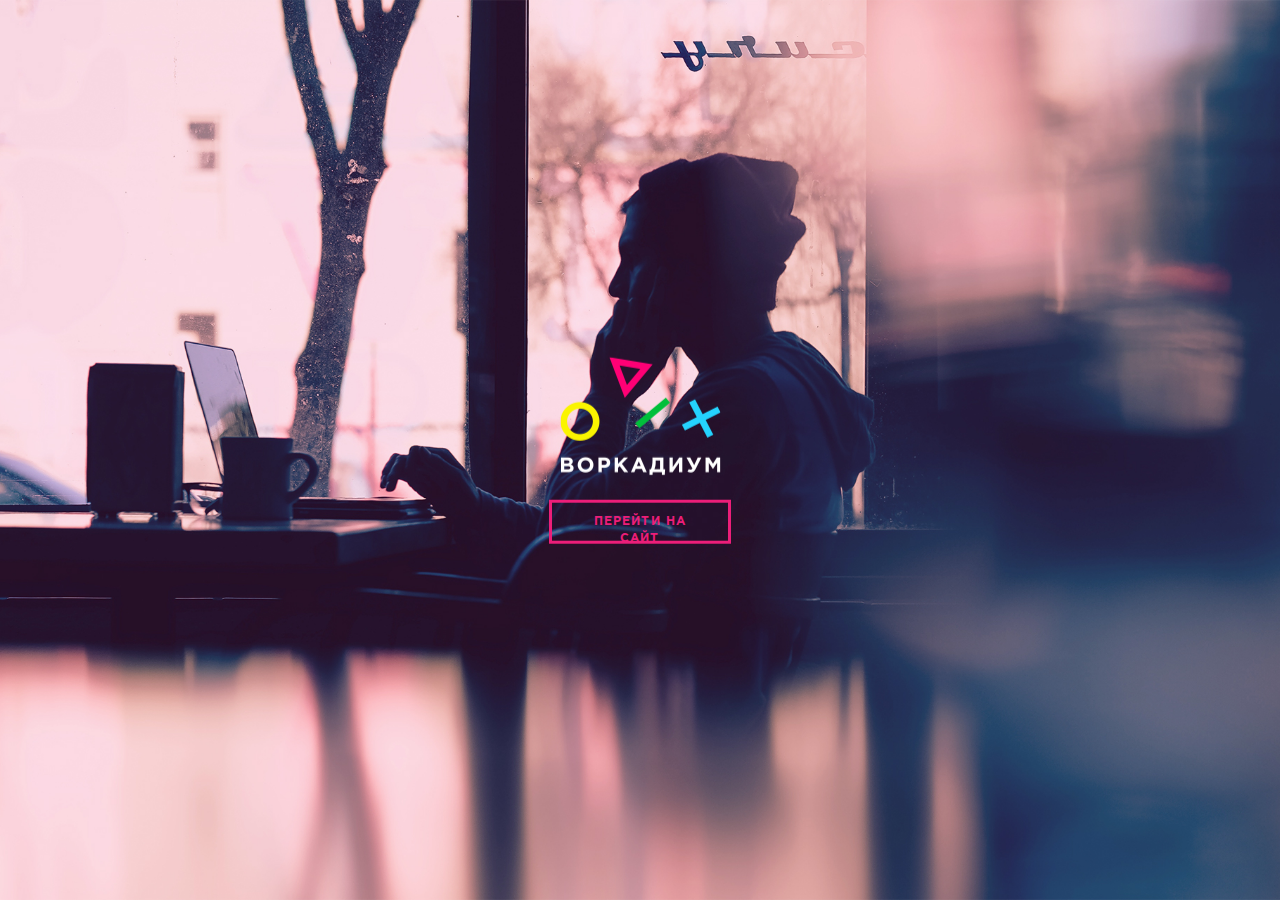
==== commit 7efcb959: "+ FAVICON" ====
--- a/index.html
+++ b/index.html
@@ -5,6 +5,7 @@
   <meta charset="UTF-8">
   <meta name="viewport" content="width=device-width, initial-scale=1.0">
   <meta http-equiv="X-UA-Compatible" content="ie=edge">
+  <link rel="icon" type="image/x-icon" href="img/logo/favicon.ico">
   <link rel="stylesheet" href="css/normalize.css">
   <link rel="stylesheet" href="css/style.css">
   <title>Воркадиум</title>
--- a/css/style.css
+++ b/css/style.css
@@ -48,7 +48,7 @@
   font-family: 'Gotham';
 	font-size: 18px;
 	font-weight: normal;
-	line-height: 1.667;
+	line-height: 1.42;
 }
 
 a {
@@ -67,7 +67,7 @@
 }
 
 .welcome__pic {
-  margin-bottom: 29px;
+  margin-bottom: 15px;
 }
 
 .welcome__btn {
@@ -125,7 +125,7 @@
 
 .header {
     background: #27273e;
-    padding: 10px 0;
+    padding: 5px 0;
 }
 
 .header__logo {
@@ -151,7 +151,7 @@
 }
 
 .contacts__dropdown {
-  padding: 15px 11px;
+  padding: 12px 6px;
   box-shadow: 0px 0px 10px 0px rgba(23, 59, 117, 0.55);
   background: #fff;
   border-radius: 5px 0 5px 5px;
@@ -160,7 +160,7 @@
   right: 0;
   top: 100%;
   z-index: 1000;
-  margin-top: 30px;
+  margin-top: 35px;
   display: none;
 }
 
@@ -190,7 +190,6 @@
   font-size: 14px;
   font-weight: bold;
   color: #ec1e79;
-  font-weight: bold;
   margin-bottom: 8px;
 }
 
@@ -205,7 +204,7 @@
     font-size: 21px;
     text-decoration: none;
     display: block;
-    padding-top: 7px;
+    padding-top: 12px;
 }
 
 .contacts__shedule {
@@ -228,7 +227,7 @@
 
 .sidebar {
     width: 180px;
-    padding-top: 38px;
+    padding-top: 42px;
     padding-right: 10px;
     float: left;
 }
@@ -243,7 +242,7 @@
 
 .nav-menu__item {
     display: inline-block;
-    margin-bottom: 19px;
+    margin-bottom: 24px;
 }
 
 .nav-menu__item:last-child {
@@ -261,7 +260,7 @@
     text-transform: uppercase;
     font-weight: bold;
     display: inline-block;
-    padding-left: 12px;
+    padding-left: 11px;
 }
 
 .nav-menu__item_active .nav-menu__text {
@@ -270,15 +269,18 @@
 }
 
 .nav-menu__item_active .nav-menu__icon-main {
-  background-image: url('../img/logo/main_icon.png');
+  background-image: url('../img/logo/sprite-sidebar.png');
+  background-position: -20px -185px;
 }
 
 .nav-menu__item_active .nav-menu__icon-reviews {
-  background-image: url('../img/logo/feed_icon.png');
+  background-image: url('../img/logo/sprite-sidebar.png');
+  background-position: -20px -39px;
 }
 
 .nav-menu__item_active .nav-menu__icon-rate {
-  background-image: url('../img/logo/wallet_icon.png');
+  background-image: url('../img/logo/sprite-sidebar.png');
+  background-position: -20px -114px;
 }
 
 .nav-menu__link:hover .nav-menu__text {
@@ -286,42 +288,42 @@
 }
 
 .nav-menu__icon-main {
-    background-image: url('../img/logo/main_icon-color.png');
-    background-repeat: no-repeat;
-    background-position: center center;
-    width: 19px;
-    height: 14px;
+    background-image: url('../img/logo/sprite-sidebar.png');
+    background-position: -20px -150px;
+    width: 20px;
+    height: 18px;
     display: inline-block;
 }
 
 .nav-menu__link:hover .nav-menu__icon-main {
-    background-image: url('../img/logo/main_icon.png');
+    background-image: url('../img/logo/sprite-sidebar.png');
+    background-position: -20px -185px;
 }
 
 .nav-menu__icon-rate {
-    background-image: url('../img/logo/wallet_icon-color.png');
-    background-repeat: no-repeat;
-    background-position: center center;
+    background-image: url('../img/logo/sprite-sidebar.png');
+    background-position: -20px -78px;
     width: 19px;
     height: 16px;
     display: inline-block;
 }
 
 .nav-menu__link:hover .nav-menu__icon-rate {
-    background-image: url('../img/logo/wallet_icon.png');
+    background-image: url('../img/logo/sprite-sidebar.png');
+    background-position: -20px -114px;
 }
 
 .nav-menu__icon-reviews {
-    background-image: url('../img/logo/feed_icon-color.png');
-    background-repeat: no-repeat;
-    background-position: center center;
-    width: 19px;
-    height: 16px;
+    background-image: url('../img/logo/sprite-sidebar.png');
+    background-position: -20px -0px;
+    width: 21px;
+    height: 19px;
     display: inline-block;
 }
 
 .nav-menu__link:hover .nav-menu__icon-reviews {
-    background-image: url('../img/logo/feed_icon.png');
+    background-image: url('../img/logo/sprite-sidebar.png');
+    background-position: -20px -39px;
 }
 
 /*
@@ -331,22 +333,22 @@
 .main-image {
   width: 880px;
   position: relative;
-  margin-bottom: 2px;
+  margin-bottom: 19px;
 }
 
 .main-image__pic {
   width: 880px;
-  margin-bottom: 12px;
 }
 
 .main-image__title {
   position: absolute;
-  top: 106px;
-  left: 65px;
+  top: 148px;
+  left: 64px;
   font-size: 49px;
   color: #fff;
   font-weight: bold;
   text-transform: uppercase;
+  margin: 0 auto;
 }
 
 .main-content {
@@ -357,6 +359,7 @@
 .main-content__text {
   max-width: 700px;
   margin-bottom: 10px;
+  line-height: 29px;
 }
 
 .main-content__text_offer {
@@ -373,14 +376,15 @@
 .main-content__item-text {
     color: #000000;
     padding-left: 3px;
+    margin-bottom: 7px;
 }
 
 .description {
     width: 700px;
     background-color: #27273e;
     color: white;
-    padding: 23px 20px 10px 29px;
-    margin-bottom: 50px;
+    margin-bottom: 55px;
+    padding: 27px 30px 11px 30px;
 }
 
 .description__pink-text {
@@ -397,12 +401,12 @@
     font-size: 49px;
     font-weight: bold;
     text-transform: uppercase;
-    margin-bottom: 18px;
+    margin-bottom: 29px;
 }
 .partners__list {
     list-style: none;
     width: 100%;
-    margin-bottom: 55px;
+    margin-bottom: 22px;
 }
 
 .partners__item {
@@ -500,7 +504,7 @@
     height: 77px;
     margin-top: -77px;
     background-color: #27273e;
-    padding-bottom: 12px;
+    min-width: 100%;
 }
 
 .author {
@@ -510,8 +514,8 @@
     font-size: 14px;
     font-weight: 300;
     display: inline-block;
-    line-height: 19px;
-    padding-top: 10px;
+    line-height: 18px;
+    padding-top: 12px;
 }
 
 .author__link {
@@ -529,7 +533,7 @@
     width: 517px;
     display: inline-block;
     text-align: center;
-    padding-top: 13px;
+    padding-top: 14px;
 }
 
 .footer-logo__link {
@@ -546,7 +550,7 @@
     color: #ffffff;
 	  font-weight: bold;
     font-size: 14px;
-    padding-top: 14px;
+    padding-top: 17px;
 }
 
 .social-list {
@@ -557,7 +561,7 @@
 
 .social-list__item {
 	  display: inline-block;
-    padding-right: 6px;
+    padding-right: 5px;
 }
 
 .social-list__link {
@@ -576,43 +580,53 @@
 }
 
 .social-link__icon_vk {
-	background-image: url('../img/logo/vk.png');
+	background-image: url('../img/logo/social-sprite.png');
+  background-position: -20px -120px;
 }
 
 .social-link__icon_vk:hover {
-	background-image: url('../img/logo/vk-color.png');
+	background-image: url('../img/logo/social-sprite.png');
+  background-position: -100px -80px;
 }
 
 .social-link__icon_fb {
-	background-image: url('../img/logo/fb.png');
+	background-image: url('../img/logo/social-sprite.png');
+  background-position: -60px -0px;
 }
 
 .social-link__icon_fb:hover {
-	background-image: url('../img/logo/fb-color.png');
+	background-image: url('../img/logo/social-sprite.png');
+  background-position: -20px -0px;
 }
 
 .social-link__icon_gl {
-	background-image: url('../img/logo/google.png');
+	background-image: url('../img/logo/social-sprite.png');
+  background-position: -20px -40px;
 }
 
 .social-link__icon_gl:hover {
-	background-image: url('../img/logo/google-color.png');
+	background-image: url('../img/logo/social-sprite.png');
+  background-position: -100px -0px;
 }
 
 .social-link__icon_tw {
-	background-image: url('../img/logo/twitter.png');
+	background-image: url('../img/logo/social-sprite.png');
+  background-position: -60px -80px;
 }
 
 .social-link__icon_tw:hover {
-	background-image: url('../img/logo/twitter-color.png');
+	background-image: url('../img/logo/social-sprite.png');
+  background-position: -20px -80px;
 }
 
 .social-link__icon_ml {
-	background-image: url('../img/logo/mail.png');
+	background-image: url('../img/logo/social-sprite.png');
+  background-position: -100px -40px;
 }
 
 .social-link__icon_ml:hover {
-	background-image: url('../img/logo/mail-color.png');
+	background-image: url('../img/logo/social-sprite.png');
+  background-position: -60px -40px;
 }
 
 
@@ -621,7 +635,7 @@
 */
 .main {
   width: 880px;
-  padding-top: 44px;
+  padding-top: 42px;
   display: inline-block;
   float: right;
 }
@@ -630,6 +644,7 @@
     opacity: 0.8;
     font-size: 14px;
     font-style: italic;
+    margin-bottom: 13px;
 }
 
 .main-nav__links {
@@ -638,6 +653,9 @@
 
 .main__title {
     font-size: 49px;
+    margin: 0 auto;
+    margin-bottom: 29px;
+
 }
 
 .main__list {
@@ -647,12 +665,12 @@
 .main__item {
   width: 880px;
   border-bottom: solid 2px #f5f5f5;
-  margin-bottom: 30px;
-  padding-bottom: 15px;
+  margin-bottom: 28px;
 }
 
 .main__item:last-child {
   border-bottom: none;
+  margin-bottom: 16px;
 }
 
 .item-avatar {
@@ -670,64 +688,75 @@
 }
 
 .main__item-content {
-    width: 700px;
+    width: 720px;
     float: left;
     padding-left: 20px;
     display: inline-block;
+    margin-bottom: 19px;
 }
 .review-date {
     font-size: 14px;
     color: rgb(101,100,100);
     display: block;
+    line-height: 12px;
+    margin-bottom: 6px;
 }
 
 .review-author {
     font-weight: bold;
     display: block;
-    padding-top: 10px;
-    margin-bottom: 20px;
+    margin-bottom: 6px;
 }
 
 .review-text {
   font-size: 18px;
   font-weight: 300;
-  display: inline;
-  padding-top: 20px;
+  display: inline-block;
+  line-height: 31px;
 }
 
 .navigation {
   padding-left: 212px;
   margin-bottom: 70px;
   height: 25px;
+  width: 100%;
 }
 
 .navigation__text {
-  display: inline-block;
   font-size: 14px;
   font-weight: 300;
   color: #656464;
-  margin-right: 10px;
-  vertical-align: middle;
+  margin-right: 12px;
+  display: inline-block;
 }
 
 .navigation__list {
     display: inline-block;
     font-size: 0;
-    margin-top: -1px;
     vertical-align: middle;
 }
 
-.navigation__link_disabled {
+.pagination {
+  display: inline-block;
+}
+
+.pagination__arrow-left {
   background: url('../img/logo/arrow-left.jpg') no-repeat center;
+  display: inline-block;
+  width: 10px;
+  height: 10px;
+}
+
+.pagination__arrow-left_disabled {
   cursor: default;
   pointer-events: none;
-  font-weight: normal;
-  text-decoration: none;
-}
-
-.navigation__link_next {
+}
+
+.pagination__arrow-right {
   background: url('../img/logo/arrow-right.jpg') no-repeat center;
-  pointer-events: none;
+  display: inline-block;
+  width: 10px;
+  height: 10px;
 }
 
 .navigation__item {
@@ -749,10 +778,8 @@
     text-decoration: none;
 	  font-weight: bold;
     font-size: 14px;
-    display: block;
-    padding: 5px 9px;
+    padding: 4px 9px;
     color: #221f1f;
-    display: block;
 }
 
 .navigation__item_active {
@@ -772,18 +799,18 @@
     width: 700px;
 	  background-color: #f5f5f5;
     border-radius: 3px;
-    padding: 50px 70px;
-    margin-bottom: 70px;
+    padding: 38px 67px;
+    margin-bottom: 48px;
 }
 
 .form__title {
     font-size: 49px;
     font-weight: bold;
-    margin-bottom: 28px;
+    margin-bottom: 6px;
 }
 
 .form__row {
-  margin-bottom: 20px;
+  margin-bottom: 11px;
 }
 .form__cell {
     width: 270px;
@@ -799,7 +826,6 @@
 .form__field-title {
 	  font-size: 14px;
 	  color: #000000;
-    margin-bottom: 8px;
 }
 
 .form__input-text {
@@ -828,7 +854,7 @@
 	  width: 100%;
     border: 1px solid transparent;
     border-radius: 3px;
-    padding: 7px 9px;
+    padding: 10px 11px;
     resize: none;
     font-size: 14px;
 }
@@ -890,23 +916,21 @@
 .form__controls-left, .form__controls-right {
     float: left;
     width: 50%;
+    display: inline;
 }
 
 .form__btns {
-  display: inline;
+  display: block;
 }
 
 .form__controls {
-  display: inline;
-}
-
+  width: 100%;
+}
 .form__controls-title {
   display: inline-block;
-  margin-bottom: 10px;
 }
 
 .form__controls-right {
-  display: inline;
   text-align: right;
 }
 
@@ -936,8 +960,7 @@
 
 .prices {
     width: 880px;
-    padding-top: 44px;
-    padding-bottom: 100px;
+    padding-top: 42px;
     float: right;
     box-sizing: border-box;
 }
@@ -946,14 +969,15 @@
     font-size: 14px;
     font-style: italic;
     opacity: 0.8;
-    margin-bottom: 26px;
+    margin-bottom: 13px;
 }
 
 .prices-title {
     font-size: 49px;
     font-weight: bold;
-    margin-bottom: 50px;
-}
+    margin: 0 auto;
+}
+
 .prices-nav__link {
     color: #ec1e79;
 }
@@ -965,17 +989,22 @@
 
 .tariffs__list {
   width: 100%;
+  padding-top: 29px;
+  margin-bottom: 20px;
 }
 
 .tariffs__item {
   width: 250px;
-  text-align: center;
-  display: inline-block;
-  margin-left: 39px;
+  display: inline-block;
+  margin-left: 55px;
   vertical-align: top;
   margin-bottom: 50px;
-}
-
+  text-align: center;
+}
+
+.tariffs__item:nth-child(3n+1) {
+  margin: 0;
+}
 .tariffs__img {
     height: 155px;
     background: #27273e;
@@ -996,13 +1025,14 @@
 .tariffs__price {
     font-size: 18px;
     font-weight: bold;
-    padding-top: 27px;
+    padding-top: 15px;
     width: 240px;
 }
 
 .tariffs__text {
     font-size: 14,02px;
-    padding-top: 15px;
+    padding-top: 6px;
+    line-height: 21px;
 }
 
 .tariffs__item-title {
